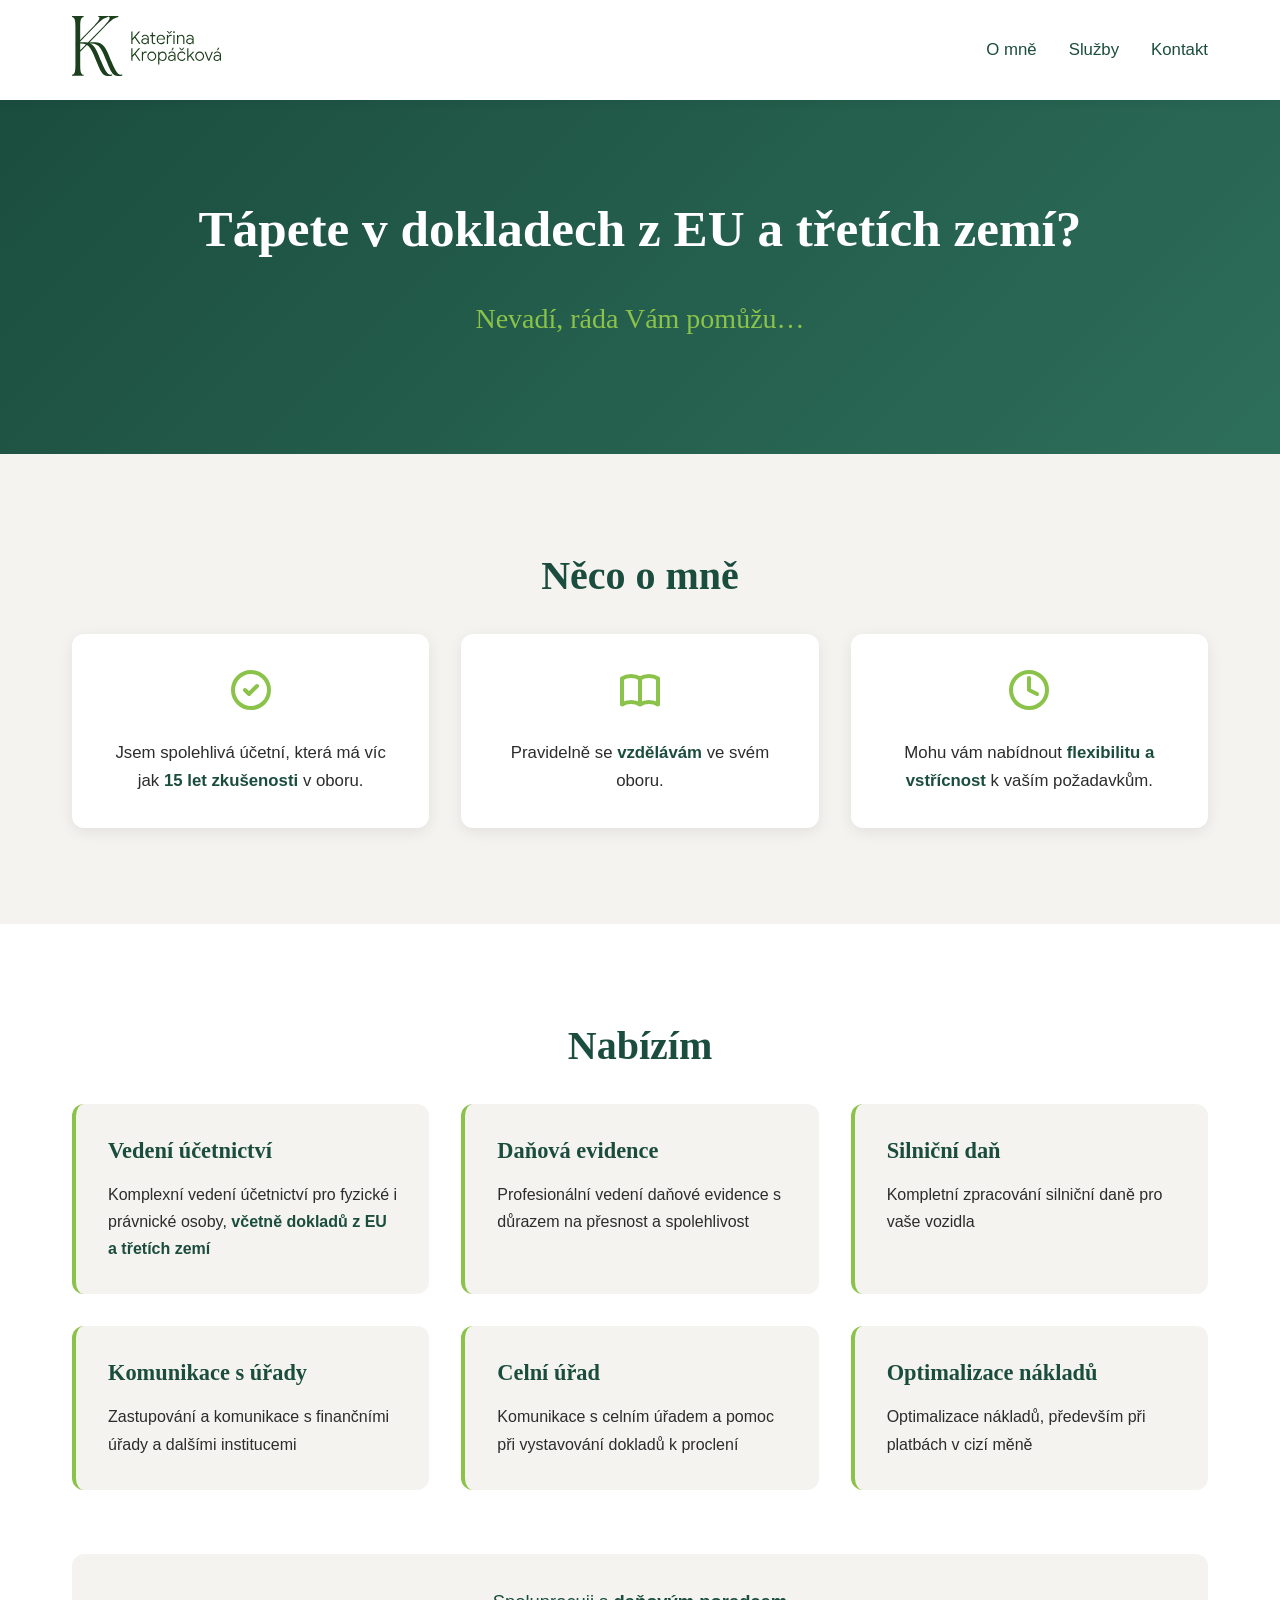
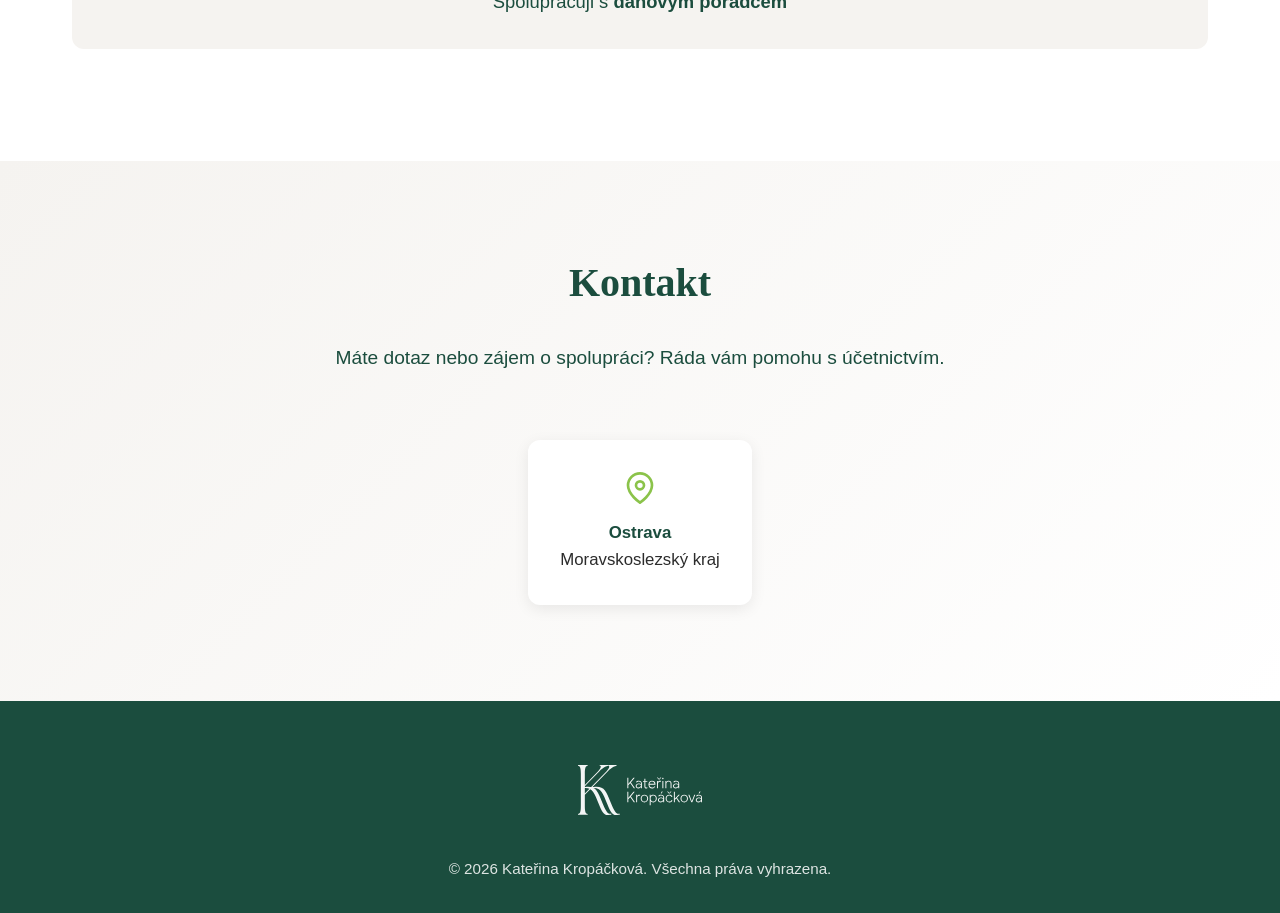
==== claude/index.html @ 0ee48a09 "feat: initial web v2" ====
<!DOCTYPE html>
<html lang="cs">
<head>
    <meta charset="UTF-8">
    <meta name="viewport" content="width=device-width, initial-scale=1.0">
    <meta name="description" content="Profesionální účetní služby s více než 15 lety zkušeností. Vedení účetnictví pro fyzické i právnické osoby, včetně dokladů z EU a třetích zemí.">
    <meta name="keywords" content="účetnictví, účetní služby, daňová evidence, silniční daň, celní úřad, účetnictví EU, zahraniční doklady, Ostrava, Kateřina Kropáčková">
    <meta name="author" content="Kateřina Kropáčková">
    <title>Kateřina Kropáčková - Účetní služby | Ostrava</title>
    <link rel="stylesheet" href="styles.css">
    
    <!-- Open Graph meta tags -->
    <meta property="og:title" content="Kateřina Kropáčková - Účetní služby">
    <meta property="og:description" content="Profesionální účetní služby s více než 15 lety zkušeností. Specialista na doklady z EU a třetích zemí.">
    <meta property="og:type" content="website">
    
    <!-- Structured data for better SEO -->
    <script type="application/ld+json">
    {
      "@context": "https://schema.org",
      "@type": "ProfessionalService",
      "name": "Kateřina Kropáčková - Účetní služby",
      "description": "Profesionální účetní služby s více než 15 lety zkušeností",
      "address": {
        "@type": "PostalAddress",
        "addressLocality": "Ostrava",
        "addressCountry": "CZ"
      },
      "areaServed": "CZ",
      "serviceType": ["Vedení účetnictví", "Daňová evidence", "Silniční daň", "Komunikace s celním úřadem"]
    }
    </script>
</head>
<body>
    <header>
        <nav>
            <div class="container">
                <div class="logo">
                    <img src="Primary.svg" alt="Kateřina Kropáčková - Logo">
                </div>
                <ul class="nav-links">
                    <li><a href="#o-mne">O mně</a></li>
                    <li><a href="#sluzby">Služby</a></li>
                    <li><a href="#kontakt">Kontakt</a></li>
                </ul>
            </div>
        </nav>
    </header>

    <main>
        <section class="hero">
            <div class="container">
                <h1>Tápete v dokladech z EU a třetích zemí?</h1>
                <p class="hero-subtitle">Nevadí, ráda Vám pomůžu…</p>
            </div>
        </section>

        <section id="o-mne" class="about">
            <div class="container">
                <h2>Něco o mně</h2>
                <div class="about-content">
                    <div class="about-item">
                        <svg class="icon" width="48" height="48" viewBox="0 0 24 24" fill="none" xmlns="http://www.w3.org/2000/svg">
                            <path d="M9 12L11 14L15 10M21 12C21 16.9706 16.9706 21 12 21C7.02944 21 3 16.9706 3 12C3 7.02944 7.02944 3 12 3C16.9706 3 21 7.02944 21 12Z" stroke="currentColor" stroke-width="2" stroke-linecap="round" stroke-linejoin="round"/>
                        </svg>
                        <p>Jsem spolehlivá účetní, která má víc jak <strong>15 let zkušenosti</strong> v oboru.</p>
                    </div>
                    <div class="about-item">
                        <svg class="icon" width="48" height="48" viewBox="0 0 24 24" fill="none" xmlns="http://www.w3.org/2000/svg">
                            <path d="M12 6.25278V19.2528M12 6.25278C10.8321 5.47686 9.24649 5 7.5 5C5.75351 5 4.16789 5.47686 3 6.25278V19.2528C4.16789 18.4769 5.75351 18 7.5 18C9.24649 18 10.8321 18.4769 12 19.2528M12 6.25278C13.1679 5.47686 14.7535 5 16.5 5C18.2465 5 19.8321 5.47686 21 6.25278V19.2528C19.8321 18.4769 18.2465 18 16.5 18C14.7535 18 13.1679 18.4769 12 19.2528" stroke="currentColor" stroke-width="2" stroke-linecap="round" stroke-linejoin="round"/>
                        </svg>
                        <p>Pravidelně se <strong>vzdělávám</strong> ve svém oboru.</p>
                    </div>
                    <div class="about-item">
                        <svg class="icon" width="48" height="48" viewBox="0 0 24 24" fill="none" xmlns="http://www.w3.org/2000/svg">
                            <path d="M12 21C16.9706 21 21 16.9706 21 12C21 7.02944 16.9706 3 12 3C7.02944 3 3 7.02944 3 12C3 16.9706 7.02944 21 12 21Z" stroke="currentColor" stroke-width="2" stroke-linecap="round" stroke-linejoin="round"/>
                            <path d="M12 6V12L16 14" stroke="currentColor" stroke-width="2" stroke-linecap="round" stroke-linejoin="round"/>
                        </svg>
                        <p>Mohu vám nabídnout <strong>flexibilitu a vstřícnost</strong> k vaším požadavkům.</p>
                    </div>
                </div>
            </div>
        </section>

        <section id="sluzby" class="services">
            <div class="container">
                <h2>Nabízím</h2>
                <div class="services-grid">
                    <article class="service-card">
                        <h3>Vedení účetnictví</h3>
                        <p>Komplexní vedení účetnictví pro fyzické i právnické osoby, <strong>včetně dokladů z EU a třetích zemí</strong></p>
                    </article>
                    
                    <article class="service-card">
                        <h3>Daňová evidence</h3>
                        <p>Profesionální vedení daňové evidence s důrazem na přesnost a spolehlivost</p>
                    </article>
                    
                    <article class="service-card">
                        <h3>Silniční daň</h3>
                        <p>Kompletní zpracování silniční daně pro vaše vozidla</p>
                    </article>
                    
                    <article class="service-card">
                        <h3>Komunikace s úřady</h3>
                        <p>Zastupování a komunikace s finančními úřady a dalšími institucemi</p>
                    </article>
                    
                    <article class="service-card">
                        <h3>Celní úřad</h3>
                        <p>Komunikace s celním úřadem a pomoc při vystavování dokladů k proclení</p>
                    </article>
                    
                    <article class="service-card">
                        <h3>Optimalizace nákladů</h3>
                        <p>Optimalizace nákladů, především při platbách v cizí měně</p>
                    </article>
                </div>
                <p class="cooperation">Spolupracuji s <strong>daňovým poradcem</strong></p>
            </div>
        </section>

        <section id="kontakt" class="contact">
            <div class="container">
                <h2>Kontakt</h2>
                <div class="contact-content">
                    <p class="contact-intro">Máte dotaz nebo zájem o spolupráci? Ráda vám pomohu s účetnictvím.</p>
                    <div class="contact-info">
                        <div class="contact-item">
                            <svg class="icon" width="32" height="32" viewBox="0 0 24 24" fill="none" xmlns="http://www.w3.org/2000/svg">
                                <path d="M21 10C21 17 12 23 12 23C12 23 3 17 3 10C3 7.61305 3.94821 5.32387 5.63604 3.63604C7.32387 1.94821 9.61305 1 12 1C14.3869 1 16.6761 1.94821 18.364 3.63604C20.0518 5.32387 21 7.61305 21 10Z" stroke="currentColor" stroke-width="2" stroke-linecap="round" stroke-linejoin="round"/>
                                <path d="M12 13C13.6569 13 15 11.6569 15 10C15 8.34315 13.6569 7 12 7C10.3431 7 9 8.34315 9 10C9 11.6569 10.3431 13 12 13Z" stroke="currentColor" stroke-width="2" stroke-linecap="round" stroke-linejoin="round"/>
                            </svg>
                            <p><strong>Ostrava</strong><br>Moravskoslezský kraj</p>
                        </div>
                    </div>
                </div>
            </div>
        </section>
    </main>

    <footer>
        <div class="container">
            <div class="footer-content">
                <div class="footer-logo">
                    <img src="White.svg" alt="Kateřina Kropáčková - Logo">
                </div>
                <p>&copy; 2026 Kateřina Kropáčková. Všechna práva vyhrazena.</p>
            </div>
        </div>
    </footer>
</body>
</html>
---- claude/styles.css ----
/* ===================================
   Brand Colors from Identity Manual
   =================================== */
:root {
    --color-primary: #8BC34A;        /* Svěží zelená (fresh green) */
    --color-secondary: #1B4D3E;       /* Hluboká tmavě zelená (deep dark green) */
    --color-beige: #F5F3F0;           /* Jemná světlá béžová (soft light beige) */
    --color-black: #2C2C2C;           /* Elegantní uhlově černá (elegant charcoal black) */
    --color-white: #FFFFFF;
    
    /* Typography */
    --font-primary: 'Segoe UI', 'Helvetica Neue', Arial, sans-serif;  /* Fallback for Google Sans Flex */
    --font-secondary: Georgia, 'Times New Roman', serif;                /* Fallback for The Seasons */
    
    /* Spacing */
    --spacing-xs: 0.5rem;
    --spacing-sm: 1rem;
    --spacing-md: 2rem;
    --spacing-lg: 4rem;
    --spacing-xl: 6rem;
    
    /* Container */
    --container-max: 1200px;
    --container-padding: 2rem;
}

/* ===================================
   Reset & Base Styles
   =================================== */
* {
    margin: 0;
    padding: 0;
    box-sizing: border-box;
}

html {
    scroll-behavior: smooth;
}

body {
    font-family: var(--font-primary);
    color: var(--color-black);
    background-color: var(--color-white);
    line-height: 1.7;
    font-size: 16px;
}

.container {
    max-width: var(--container-max);
    margin: 0 auto;
    padding: 0 var(--container-padding);
}

/* ===================================
   Typography
   =================================== */
h1, h2, h3 {
    font-family: var(--font-secondary);
    font-weight: 600;
    line-height: 1.3;
    color: var(--color-secondary);
}

h1 {
    font-size: clamp(2rem, 5vw, 3.5rem);
    margin-bottom: var(--spacing-sm);
}

h2 {
    font-size: clamp(1.75rem, 4vw, 2.5rem);
    margin-bottom: var(--spacing-md);
    text-align: center;
}

h3 {
    font-size: 1.5rem;
    margin-bottom: var(--spacing-sm);
    color: var(--color-secondary);
}

p {
    margin-bottom: var(--spacing-sm);
}

strong {
    color: var(--color-secondary);
    font-weight: 600;
}

/* ===================================
   Header & Navigation
   =================================== */
header {
    background-color: var(--color-white);
    box-shadow: 0 2px 10px rgba(0, 0, 0, 0.05);
    position: sticky;
    top: 0;
    z-index: 100;
}

nav {
    padding: var(--spacing-sm) 0;
}

nav .container {
    display: flex;
    justify-content: space-between;
    align-items: center;
    flex-wrap: wrap;
}

.logo img {
    height: 60px;
    width: auto;
    max-width: 100%;
}

.nav-links {
    display: flex;
    list-style: none;
    gap: var(--spacing-md);
}

.nav-links a {
    text-decoration: none;
    color: var(--color-secondary);
    font-weight: 500;
    font-size: 1.05rem;
    transition: color 0.3s ease;
    position: relative;
}

.nav-links a::after {
    content: '';
    position: absolute;
    bottom: -5px;
    left: 0;
    width: 0;
    height: 2px;
    background-color: var(--color-primary);
    transition: width 0.3s ease;
}

.nav-links a:hover {
    color: var(--color-primary);
}

.nav-links a:hover::after {
    width: 100%;
}

/* ===================================
   Hero Section
   =================================== */
.hero {
    background: linear-gradient(135deg, var(--color-secondary) 0%, #2d6e5a 100%);
    color: var(--color-white);
    padding: var(--spacing-xl) 0;
    text-align: center;
}

.hero h1 {
    color: var(--color-white);
    font-size: clamp(2rem, 5vw, 3.2rem);
    margin-bottom: var(--spacing-md);
}

.hero-subtitle {
    font-size: clamp(1.25rem, 3vw, 1.75rem);
    font-weight: 300;
    color: var(--color-primary);
    font-family: var(--font-secondary);
}

/* ===================================
   About Section
   =================================== */
.about {
    padding: var(--spacing-xl) 0;
    background-color: var(--color-beige);
}

.about-content {
    display: grid;
    grid-template-columns: repeat(auto-fit, minmax(280px, 1fr));
    gap: var(--spacing-md);
    margin-top: var(--spacing-md);
}

.about-item {
    background-color: var(--color-white);
    padding: var(--spacing-md);
    border-radius: 12px;
    box-shadow: 0 4px 15px rgba(0, 0, 0, 0.08);
    transition: transform 0.3s ease, box-shadow 0.3s ease;
    text-align: center;
}

.about-item:hover {
    transform: translateY(-5px);
    box-shadow: 0 8px 25px rgba(0, 0, 0, 0.12);
}

.about-item .icon {
    color: var(--color-primary);
    margin-bottom: var(--spacing-sm);
}

.about-item p {
    font-size: 1.05rem;
    line-height: 1.7;
    margin-bottom: 0;
}

/* ===================================
   Services Section
   =================================== */
.services {
    padding: var(--spacing-xl) 0;
    background-color: var(--color-white);
}

.services-grid {
    display: grid;
    grid-template-columns: repeat(auto-fit, minmax(300px, 1fr));
    gap: var(--spacing-md);
    margin-top: var(--spacing-md);
    margin-bottom: var(--spacing-lg);
}

.service-card {
    background-color: var(--color-beige);
    padding: var(--spacing-md);
    border-radius: 12px;
    border-left: 4px solid var(--color-primary);
    transition: transform 0.3s ease, border-color 0.3s ease;
}

.service-card:hover {
    transform: translateX(5px);
    border-color: var(--color-secondary);
}

.service-card h3 {
    color: var(--color-secondary);
    font-size: 1.4rem;
    margin-bottom: var(--spacing-sm);
}

.service-card p {
    color: var(--color-black);
    line-height: 1.7;
    margin-bottom: 0;
}

.cooperation {
    text-align: center;
    font-size: 1.15rem;
    color: var(--color-secondary);
    margin-top: var(--spacing-lg);
    padding: var(--spacing-md);
    background-color: var(--color-beige);
    border-radius: 12px;
}

/* ===================================
   Contact Section
   =================================== */
.contact {
    padding: var(--spacing-xl) 0;
    background: linear-gradient(135deg, var(--color-beige) 0%, var(--color-white) 100%);
}

.contact-content {
    max-width: 700px;
    margin: 0 auto;
    text-align: center;
}

.contact-intro {
    font-size: 1.2rem;
    color: var(--color-secondary);
    margin-bottom: var(--spacing-lg);
    line-height: 1.8;
}

.contact-info {
    display: flex;
    justify-content: center;
    gap: var(--spacing-lg);
    flex-wrap: wrap;
}

.contact-item {
    display: flex;
    flex-direction: column;
    align-items: center;
    gap: var(--spacing-sm);
    padding: var(--spacing-md);
    background-color: var(--color-white);
    border-radius: 12px;
    box-shadow: 0 4px 15px rgba(0, 0, 0, 0.08);
}

.contact-item .icon {
    color: var(--color-primary);
}

.contact-item p {
    font-size: 1.05rem;
    line-height: 1.6;
    margin-bottom: 0;
    text-align: center;
}

/* ===================================
   Footer
   =================================== */
footer {
    background-color: var(--color-secondary);
    color: var(--color-white);
    padding: var(--spacing-lg) 0 var(--spacing-md);
}

.footer-content {
    text-align: center;
}

.footer-logo {
    margin-bottom: var(--spacing-md);
}

.footer-logo img {
    height: 50px;
    width: auto;
    max-width: 100%;
    opacity: 0.95;
}

footer p {
    font-size: 0.95rem;
    opacity: 0.85;
    margin-bottom: 0;
}

/* ===================================
   Responsive Design
   =================================== */
@media (max-width: 768px) {
    :root {
        --container-padding: 1.5rem;
        --spacing-lg: 3rem;
        --spacing-xl: 4rem;
    }
    
    nav .container {
        flex-direction: column;
        gap: var(--spacing-sm);
    }
    
    .logo img {
        height: 45px;
    }
    
    .nav-links {
        gap: var(--spacing-sm);
        flex-wrap: wrap;
        justify-content: center;
    }
    
    .nav-links a {
        font-size: 0.95rem;
    }
    
    .hero {
        padding: var(--spacing-lg) 0;
    }
    
    .about-content,
    .services-grid {
        grid-template-columns: 1fr;
    }
    
    .contact-info {
        flex-direction: column;
    }
}

@media (max-width: 480px) {
    .logo img {
        height: 35px;
    }
    
    .nav-links {
        gap: var(--spacing-xs);
    }
    
    .nav-links a {
        font-size: 0.9rem;
    }
    
    h2 {
        font-size: 1.75rem;
    }
    
    h3 {
        font-size: 1.3rem;
    }
}

/* ===================================
   Accessibility
   =================================== */
@media (prefers-reduced-motion: reduce) {
    * {
        animation: none !important;
        transition: none !important;
        scroll-behavior: auto !important;
    }
}

/* Focus styles for keyboard navigation */
a:focus,
button:focus {
    outline: 3px solid var(--color-primary);
    outline-offset: 2px;
}

/* ===================================
   Print Styles
   =================================== */
@media print {
    header,
    footer {
        display: none;
    }
    
    .hero {
        background: none;
        color: var(--color-black);
    }
    
    .hero h1,
    .hero-subtitle {
        color: var(--color-black);
    }
    
    * {
        box-shadow: none !important;
    }
}
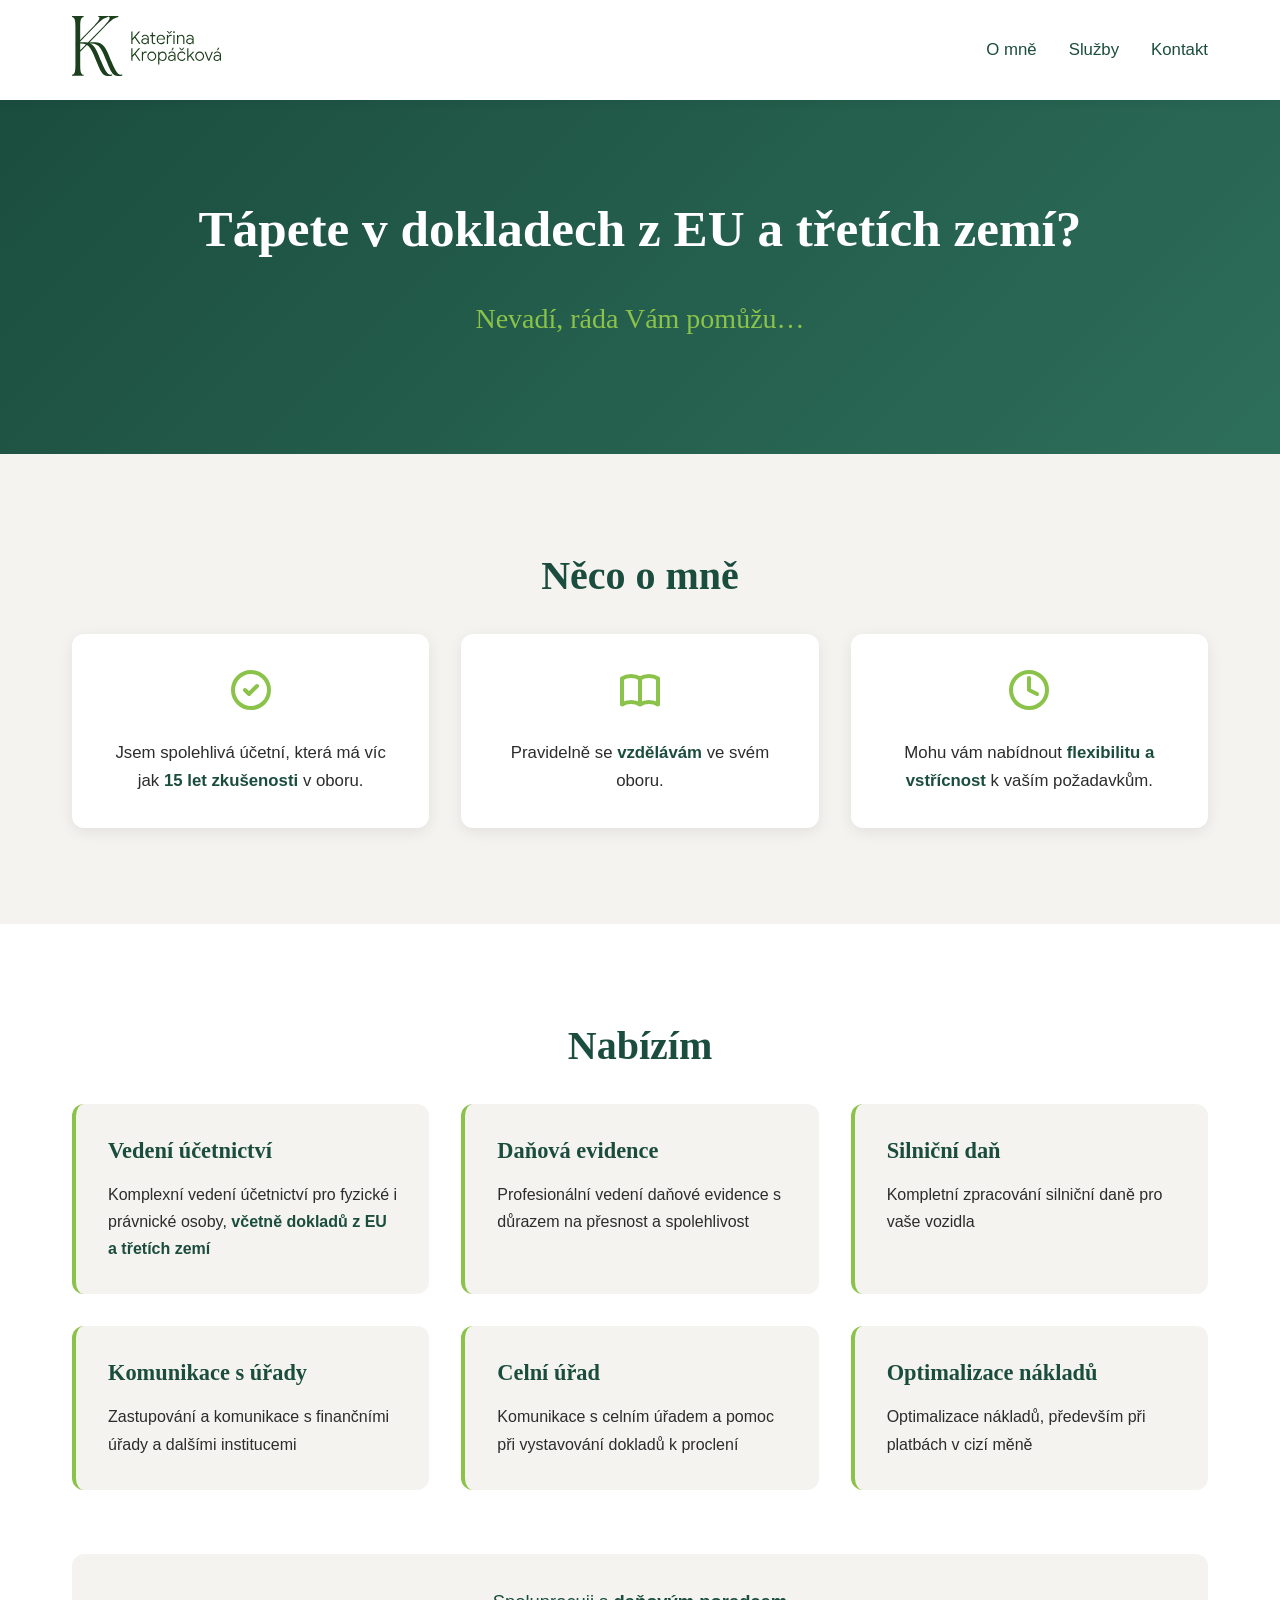
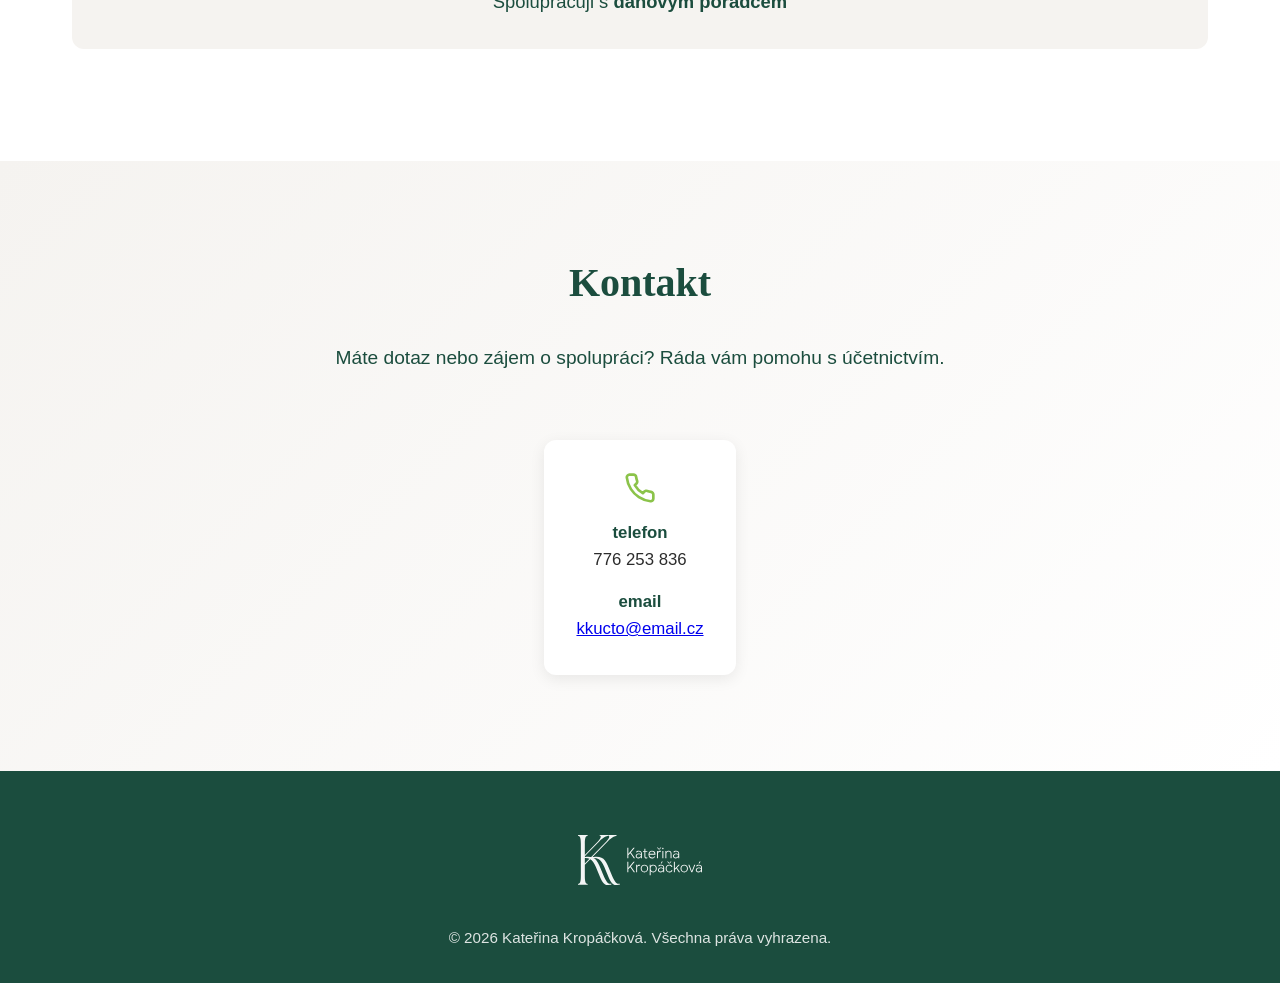
==== commit 0bf4cded: "feat: v2 contact" ====
--- a/claude/index.html
+++ b/claude/index.html
@@ -8,12 +8,12 @@
     <meta name="author" content="Kateřina Kropáčková">
     <title>Kateřina Kropáčková - Účetní služby | Ostrava</title>
     <link rel="stylesheet" href="styles.css">
-    
+
     <!-- Open Graph meta tags -->
     <meta property="og:title" content="Kateřina Kropáčková - Účetní služby">
     <meta property="og:description" content="Profesionální účetní služby s více než 15 lety zkušeností. Specialista na doklady z EU a třetích zemí.">
     <meta property="og:type" content="website">
-    
+
     <!-- Structured data for better SEO -->
     <script type="application/ld+json">
     {
@@ -21,11 +21,6 @@
       "@type": "ProfessionalService",
       "name": "Kateřina Kropáčková - Účetní služby",
       "description": "Profesionální účetní služby s více než 15 lety zkušeností",
-      "address": {
-        "@type": "PostalAddress",
-        "addressLocality": "Ostrava",
-        "addressCountry": "CZ"
-      },
       "areaServed": "CZ",
       "serviceType": ["Vedení účetnictví", "Daňová evidence", "Silniční daň", "Komunikace s celním úřadem"]
     }
@@ -90,27 +85,27 @@
                         <h3>Vedení účetnictví</h3>
                         <p>Komplexní vedení účetnictví pro fyzické i právnické osoby, <strong>včetně dokladů z EU a třetích zemí</strong></p>
                     </article>
-                    
+
                     <article class="service-card">
                         <h3>Daňová evidence</h3>
                         <p>Profesionální vedení daňové evidence s důrazem na přesnost a spolehlivost</p>
                     </article>
-                    
+
                     <article class="service-card">
                         <h3>Silniční daň</h3>
                         <p>Kompletní zpracování silniční daně pro vaše vozidla</p>
                     </article>
-                    
+
                     <article class="service-card">
                         <h3>Komunikace s úřady</h3>
                         <p>Zastupování a komunikace s finančními úřady a dalšími institucemi</p>
                     </article>
-                    
+
                     <article class="service-card">
                         <h3>Celní úřad</h3>
                         <p>Komunikace s celním úřadem a pomoc při vystavování dokladů k proclení</p>
                     </article>
-                    
+
                     <article class="service-card">
                         <h3>Optimalizace nákladů</h3>
                         <p>Optimalizace nákladů, především při platbách v cizí měně</p>
@@ -128,10 +123,10 @@
                     <div class="contact-info">
                         <div class="contact-item">
                             <svg class="icon" width="32" height="32" viewBox="0 0 24 24" fill="none" xmlns="http://www.w3.org/2000/svg">
-                                <path d="M21 10C21 17 12 23 12 23C12 23 3 17 3 10C3 7.61305 3.94821 5.32387 5.63604 3.63604C7.32387 1.94821 9.61305 1 12 1C14.3869 1 16.6761 1.94821 18.364 3.63604C20.0518 5.32387 21 7.61305 21 10Z" stroke="currentColor" stroke-width="2" stroke-linecap="round" stroke-linejoin="round"/>
-                                <path d="M12 13C13.6569 13 15 11.6569 15 10C15 8.34315 13.6569 7 12 7C10.3431 7 9 8.34315 9 10C9 11.6569 10.3431 13 12 13Z" stroke="currentColor" stroke-width="2" stroke-linecap="round" stroke-linejoin="round"/>
+                                <path d="M22 16.92V19.92C22.0011 20.1985 21.9441 20.4742 21.8325 20.7293C21.7209 20.9845 21.5573 21.2136 21.3521 21.4019C21.1469 21.5901 20.9046 21.7335 20.6407 21.8227C20.3769 21.9119 20.0974 21.9451 19.82 21.92C16.7428 21.5856 13.787 20.5341 11.19 18.85C8.77382 17.3147 6.72533 15.2662 5.18999 12.85C3.49997 10.2412 2.44824 7.27099 2.11999 4.18C2.095 3.90347 2.12787 3.62476 2.21649 3.36162C2.30512 3.09849 2.44756 2.85669 2.63476 2.65162C2.82196 2.44655 3.0498 2.28271 3.30379 2.17052C3.55777 2.05833 3.83233 2.00026 4.10999 2H7.10999C7.5953 1.99522 8.06579 2.16708 8.43376 2.48353C8.80173 2.79999 9.04207 3.23945 9.10999 3.72C9.23662 4.68007 9.47144 5.62273 9.80999 6.53C9.94454 6.88792 9.97366 7.27691 9.8939 7.65088C9.81415 8.02485 9.62886 8.36811 9.35999 8.64L8.08999 9.91C9.51355 12.4135 11.5864 14.4864 14.09 15.91L15.36 14.64C15.6319 14.3711 15.9751 14.1858 16.3491 14.1061C16.7231 14.0263 17.1121 14.0555 17.47 14.19C18.3773 14.5286 19.3199 14.7634 20.28 14.89C20.7658 14.9585 21.2094 15.2032 21.5265 15.5775C21.8437 15.9518 22.0122 16.4296 22 16.92Z" stroke="currentColor" stroke-width="2" stroke-linecap="round" stroke-linejoin="round"/>
                             </svg>
-                            <p><strong>Ostrava</strong><br>Moravskoslezský kraj</p>
+                            <p><strong>telefon</strong><br>&#55;&#55;&#54;&#32;&#50;&#53;&#51;&#32;&#56;&#51;&#54;</p>
+                            <p><strong>email</strong><br><a href="mailto:&#107;&#107;&#117;&#99;&#116;&#111;&#64;&#101;&#109;&#97;&#105;&#108;&#46;&#99;&#122;">&#107;&#107;&#117;&#99;&#116;&#111;&#64;&#101;&#109;&#97;&#105;&#108;&#46;&#99;&#122;</a></p>
                         </div>
                     </div>
                 </div>
